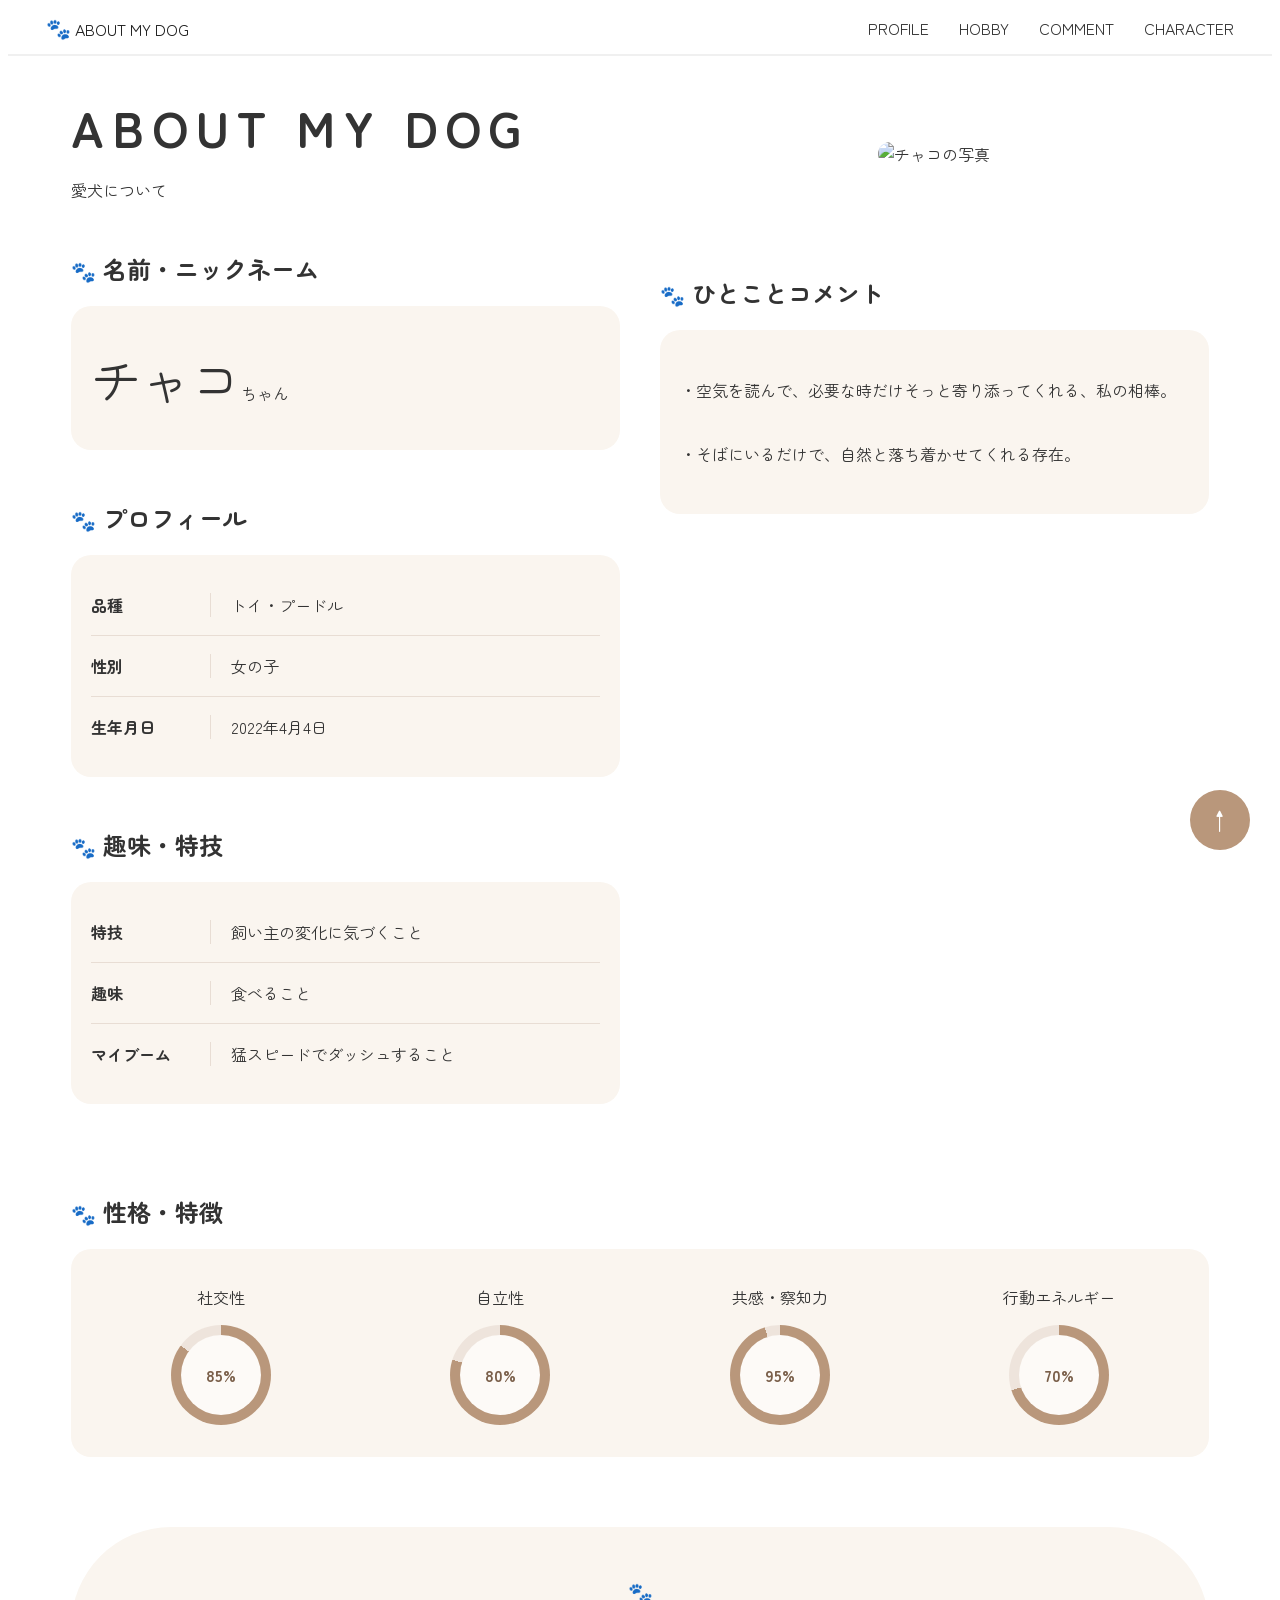
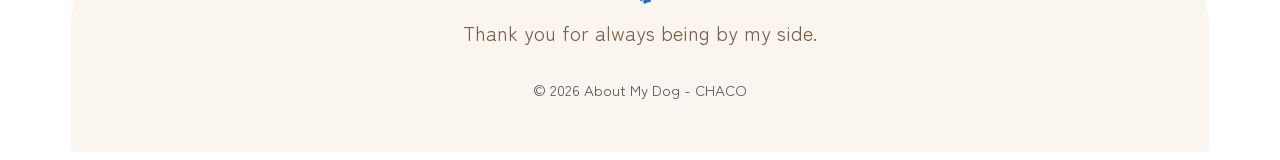
==== index.html @ 49b1fc48 "update site files" ====
<!DOCTYPE html>
<html lang="ja">
<head>
  <meta charset="UTF-8">
  <meta name="viewport" content="width=device-width, initial-scale=1.0">
  <title>ABOUT MY DOG</title>

  <link rel="stylesheet" href="style.css">
  <link rel="preconnect" href="https://fonts.googleapis.com">
  <link rel="preconnect" href="https://fonts.gstatic.com" crossorigin>

  <link href="https://fonts.googleapis.com/css2?family=Zen+Maru+Gothic:wght@400;500;700&display=swap" rel="stylesheet">
</head>

<body id="top">

  <header class="header">
    <p>
        <span class="paw">🐾</span>
        ABOUT MY DOG
    </p>
   <nav>
    <a href="#profile">PROFILE</a>
    <a href="#hobby">HOBBY</a>
    <a href="#comment">COMMENT</a>
    <a href="#character">CHARACTER</a>
   </nav>
  </header> 

<div class="container">
  <div class="hero">

    <div class="hero-text">
     <h1>ABOUT MY DOG</h1>
     <p>愛犬について</p>
    </div>

  </div>

<div class="top-wrapper">
 <div class="left-column">
  <div class="name-section">

    <h2>
        <span class="paw">🐾</span>
        名前・ニックネーム
    </h2>

    <div class="name-card">
      <p><span>チャコ</span>ちゃん</p>
    </div>

  </div>
 
  <div class="profile-section" id="profile">

    <h2>
        <span class="paw">🐾</span>
        プロフィール
    </h2>

    <div class="profile-card">
      <div class="profile-row">
        <span class="label">品種</span>
        <span class="value">トイ・プードル</span>
      </div>
      <div class="profile-row">
        <span class="label">性別</span>
        <span class="value">女の子</span>
      </div>
      <div class="profile-row">
        <span class="label">生年月日</span>
        <span class="value">2022年4月4日</span>
      </div>
    </div>

  </div>

  <div class="hobby-section" id="hobby">

    <h2>
        <span class="paw">🐾</span>
        趣味・特技
    </h2>

    <div class="hobby-card">
      <div class="hobby-row">
        <span class="label">特技</span>
        <span class="value">飼い主の変化に気づくこと</span>
      </div>
      <div class="hobby-row">
        <span class="label">趣味</span>
        <span class="value">食べること</span>
      </div>
      <div class="hobby-row">
        <span class="label">マイブーム</span>
        <span class="value">猛スピードでダッシュすること</span>
      </div>
    </div>

  </div>
 </div>

 <div class="right-column">
  <div class="photo-column">
        <img class="dog-image" src="images/chaco1.jpg" alt="チャコの写真">
  </div>
  <div class="comment-section" id="comment">

    <h2>
        <span class="paw">🐾</span>
        ひとことコメント
    </h2>

    <div class="comment-card">
     <p>・空気を読んで、必要な時だけそっと寄り添ってくれる、私の相棒。</p>
     <p>・そばにいるだけで、自然と落ち着かせてくれる存在。</p>
    </div>

  </div>
 </div>
</div>

  <div class="personality-section" id="character">

    <h2>
        <span class="paw">🐾</span>
        性格・特徴
    </h2>

    <div class="personality-card">

        <div class="personality-item">
             <p>社交性</p>
         <div class="circle" style="--percent: 85%">
            <span>85%</span>
         </div>
        </div>

        <div class="personality-item">
             <p>自立性</p>
         <div class="circle" style="--percent: 80%">
            <span>80%</span>
         </div>
        </div>

        <div class="personality-item">
             <p>共感・察知力</p>
         <div class="circle" style="--percent: 95%">
            <span>95%</span>
         </div>
        </div>

        <div class="personality-item">
             <p>行動エネルギー</p>
         <div class="circle" style="--percent: 70%">
            <span>70%</span>
         </div>
        </div>

    </div>

  </div>
 <div class="footer-area">
  <div class="message-section">
    <span class="paw">🐾</span>
    <p>Thank you for always being by my side.</p>
  </div>

  <a href="#top" class="back-button">↑</a>

  <footer class="footer">
    <p>© 2026 About My Dog - CHACO</p>
  </footer>
 </div>
</div>
</body>
</html>
---- style.css ----
* {
    box-sizing: border-box;
}

body {
  background-color: rgb(255, 255, 255);
  font-family: "Zen Maru Gothic", sans-serif;
  color: #333333;
}

.container {
  width: 90%;
  max-width: 1200px;
  margin: 0 auto;
}

html {
    scroll-behavior: smooth;
}

.name-card,
.profile-card,
.hobby-card, 
.comment-card,
.personality-card {
     background-color: rgb(250, 245, 239);
     padding: 20px;
     border-radius: 20px;
     margin-bottom: 50px;
}

.name-card:hover,
.profile-card:hover,
.hobby-card:hover,
.comment-card:hover,
.personality-card:hover {
    transform: translateY(-3px);
    transition: 0.3s;
}

section {
    margin-bottom: 40px;
}

p {
    line-height: normal;
}

.hero {
    display: flex;
    justify-content: space-between;
    align-items: flex-start;
}


.hero-text h1{
    font-size: 50px;
    letter-spacing: 8px;
    margin-bottom: 16px;
}

.hero-text p {
    margin-bottom: 30px;
}

.top-wrapper {
    display: flex;
    gap: 40px;
    align-items: flex-start;
}

.left-column,
.right-column {
    flex: 1;
}

.right-column {
    margin-top: -90px;
    display: flex;
    flex-direction: column;
    gap: 90px;
}

.photo-column {
    text-align: center;
}


.dog-image {
    width: 100%;
    max-width: 430px;
    border-radius: 40px;
}

.dog-image:hover {
    transform: translateY(-3px);
    transition: 0.3s;
}

.comment-section {
  margin-top: 0;
}

.personality-section{
    margin-top: 40px;
}

.personality-card {
    display: flex;
    gap: 20px;
}

.personality-item {
    flex: 1;
    text-align: center;
}


.footer {
    text-align: center;
    margin: 10px;
}

.header p,
.footer p {
    margin: 0;
    color: rgb(30, 30, 30);
}

.header {
    position: sticky;
    top: 0;
    background-color: rgb(255, 255, 255);
    display: flex;
    text-align: center;
    justify-content: space-between;
    align-items: center;
    padding: 5px 3%;
}

nav {
    display: flex;
    gap: 30px;
}

nav a {
    text-decoration: none;
    color: #333333;
}

nav a:hover {
    opacity: 0.7;
}

.message-section {
    text-align: center;
}

.circle {
    width: 100px;
    height: 100px;
    border-radius: 50%;
    background: conic-gradient(
        #b9977b var(--percent),
        #eee4dc 0
    );
    display: flex;
    align-items: center;
    justify-content: center;
    margin: 0 auto 12px;
}

.circle span {
    width: 80px;
    height: 80px;
    border-radius: 50%;
    background-color: #fdfaf7;
    display: flex;
    align-items: center;
    justify-content: center;
    color: #7a5f4a;
    font-weight: bold;
}

.back-button {
    display: flex;
    align-items: center;
    justify-content: center;

    width: 60px;
    height: 60px;

    border-radius: 50%;

    background-color: #b9977b;
    color: white;

    text-decoration: none;
    font-size: 24px;

    margin: 40px auto;

    position: fixed;
    right: 30px;
    bottom: 10px;
}

.back-button:hover {
    opacity: 0.8;
}

.paw {
    color: #b9977b;
    font-size: 20px;
}

.header {
    border-bottom: 2px solid rgb(240, 240, 240);
    padding-bottom: 12px;
}

.profile-row {
    display: flex;
    border-bottom: 1px solid #e8ddd4;
    padding: 18px 0;
}

.profile-row:last-child {
    border-bottom: none;
}

.hobby-row {
    display: flex;
    border-bottom: 1px solid #e8ddd4;
    padding: 18px 0;
}

.hobby-row:last-child {
    border-bottom: none;
}

.label {
    width: 120px;
    border-right: 1px solid #e8ddd4;
    padding-right: 20px;
    font-weight: bold;
}

.value {
    padding-left: 20px;
}

.comment-card p {
    padding: 12px 0;
}

.footer-area {
    background-color: rgb(250, 245, 239);
    border-radius: 100px 100px 0 0;
    margin-top: 70px;
    padding: 0px 20px 20px;
    text-align: center;
    padding-top: 50px;
}

.message-section {
    background-color: transparent;
    margin: 0;
    padding: 0 20px 30px;
}

.message-section p {
    color: #7a5f4a;
    font-size: 20px;
    margin: 12px 0 0;
}

.footer {
    background-color: rgb(250, 245, 239);
    margin-top: -20px;
    padding: 30px 20px 30px;
}

.footer p {
    line-height: 5px;
    margin: 0;
    font-size: 15px;
    color: #555;
}

.name-card span {
    font-size: 50px
}

@media (max-width: 1270px) {
    .top-wrapper {
      flex-direction: column;
      width: 100%;
    }

    .left-column,
    .right-column {
        width: 100%;
        flex: none;
    }

    .right-column {
        margin-top: 0;
    }

    .dog-image {
        max-width: 360px;
    }

    .personality-card {
        flex-wrap: wrap;
    }

    .personality-item {
        flex: 1 1 40%;
    }

    .comment-card {
        padding: 16px;
    }

    .comment-card p {
        font-size: 15px;
    }
    
}

@media (max-width: 600px) {
    .header {
        flex-direction: column;
        gap: 12px;
    }

    nav {
        flex-wrap: wrap;
        justify-content: center;
        gap: 12px;
    }

    .hero-text h1 {
        font-size: 34px;
        letter-spacing: 4px;
    }

    .top-wrapper {
        gap: 20px;
    }

    .name-card span {
        font-size: 36px;
    }

    .profile-row,
    .hobby-row {
        flex-direction: column;
        gap: 8px;
    }

    .label {
        width: auto;
        border-right: none;
        padding-right: 0;
    }

    .value {
        padding-left: 0px;
    }

    .personality-card {
        flex-direction: column;
    }

    .back-button {
        width: 48px;
        height: 48px;
        right: 16px;
        bottom: 16px;
    }
    
    .comment-card {
        padding: 14px;
    }

    .comment-card p {
        font-size: 15px;
        line-height: 1.8;
    }
}
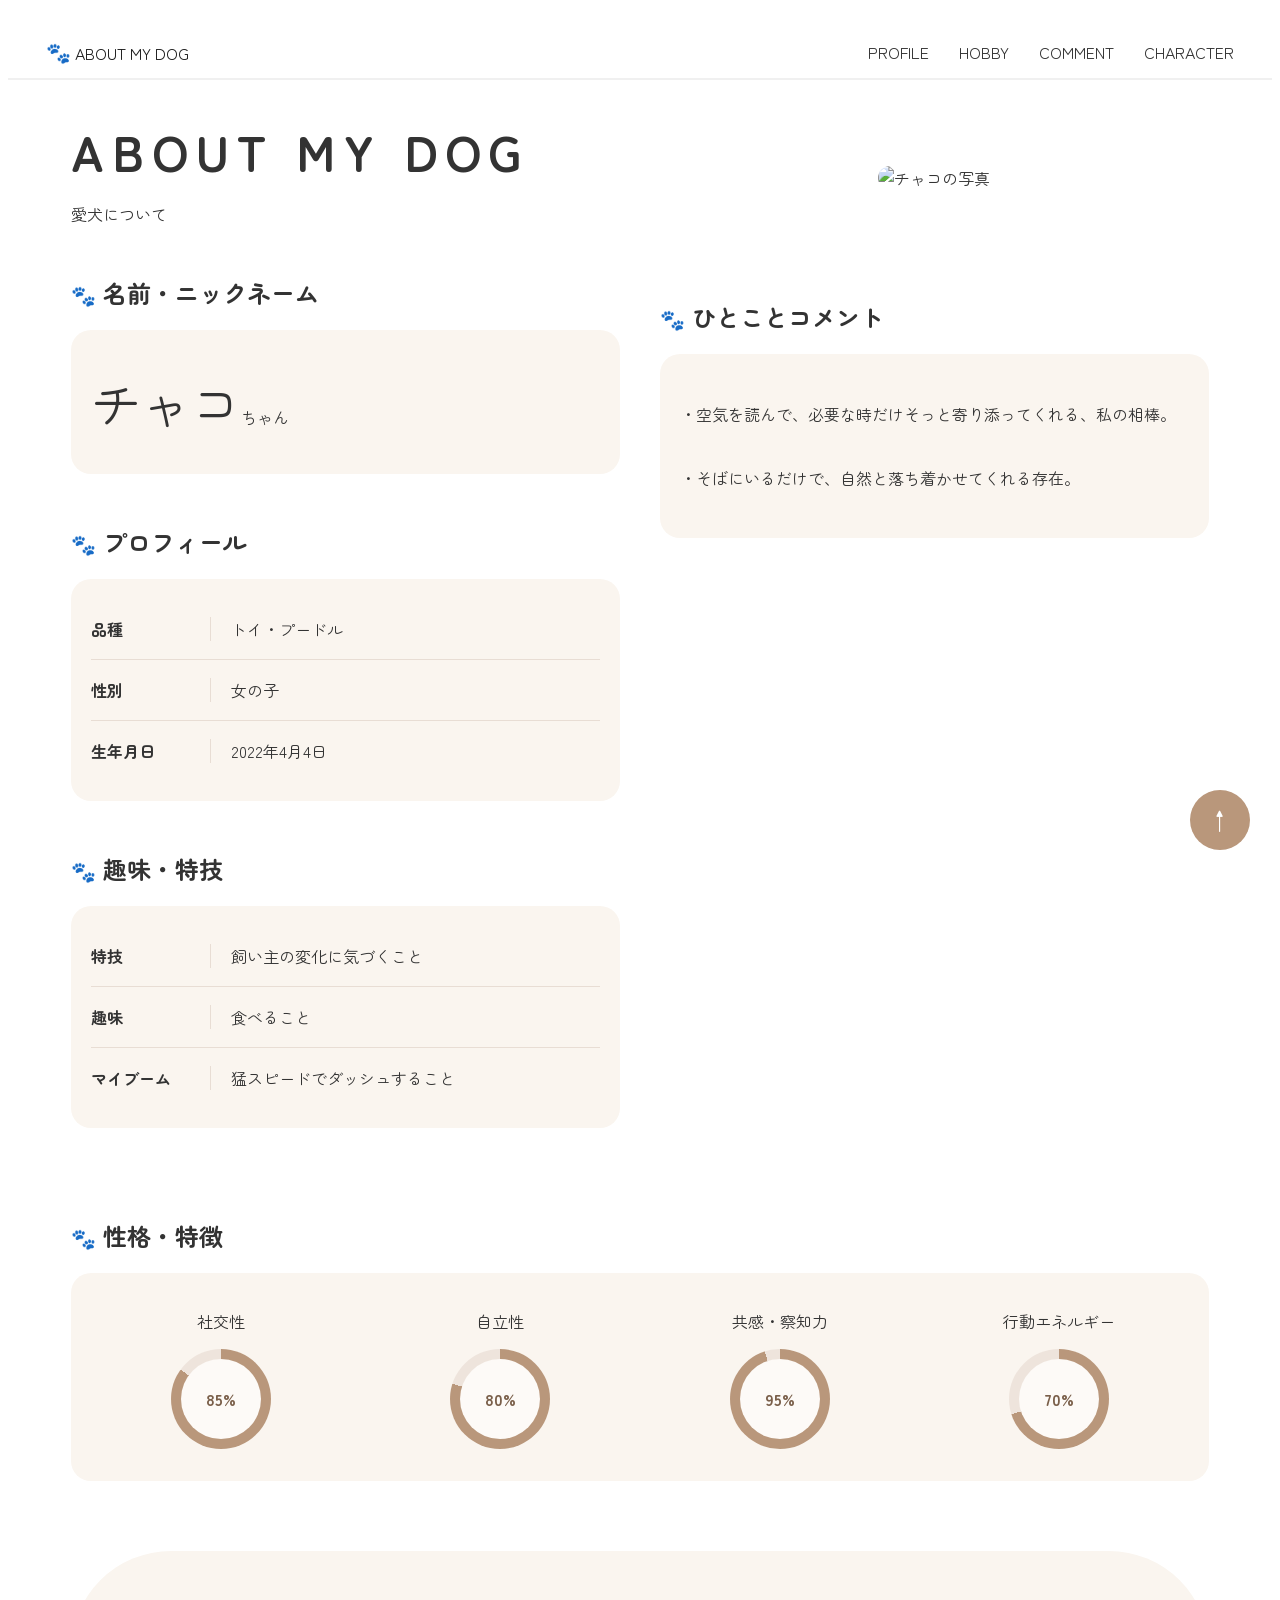
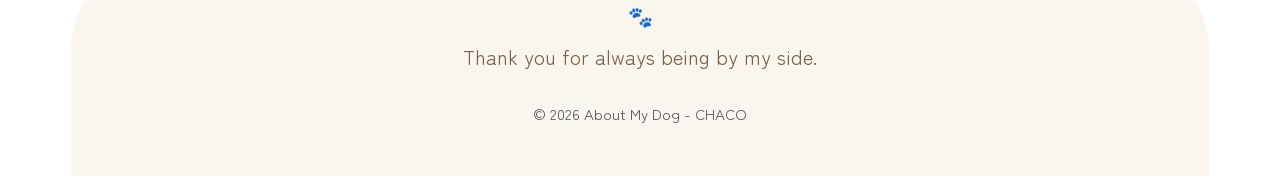
==== commit a72961a4: "add icon" ====
--- a/index.html
+++ b/index.html
@@ -5,7 +5,10 @@
   <meta name="viewport" content="width=device-width, initial-scale=1.0">
   <title>ABOUT MY DOG</title>
 
+　<link rel="icon" href="./favicon.png" type="image/png">
+
   <link rel="stylesheet" href="style.css">
+
   <link rel="preconnect" href="https://fonts.googleapis.com">
   <link rel="preconnect" href="https://fonts.gstatic.com" crossorigin>
 
@@ -103,7 +106,7 @@
 
  <div class="right-column">
   <div class="photo-column">
-        <img class="dog-image" src="images/chaco1.jpg" alt="チャコの写真">
+        <img class="dog-image" src="images/chaco-profile.png" alt="チャコの写真">
   </div>
   <div class="comment-section" id="comment">
 
--- a/style.css
+++ b/style.css
@@ -16,6 +16,7 @@
 
 html {
     scroll-behavior: smooth;
+    scroll-padding-top: 80px;
 }
 
 .name-card,
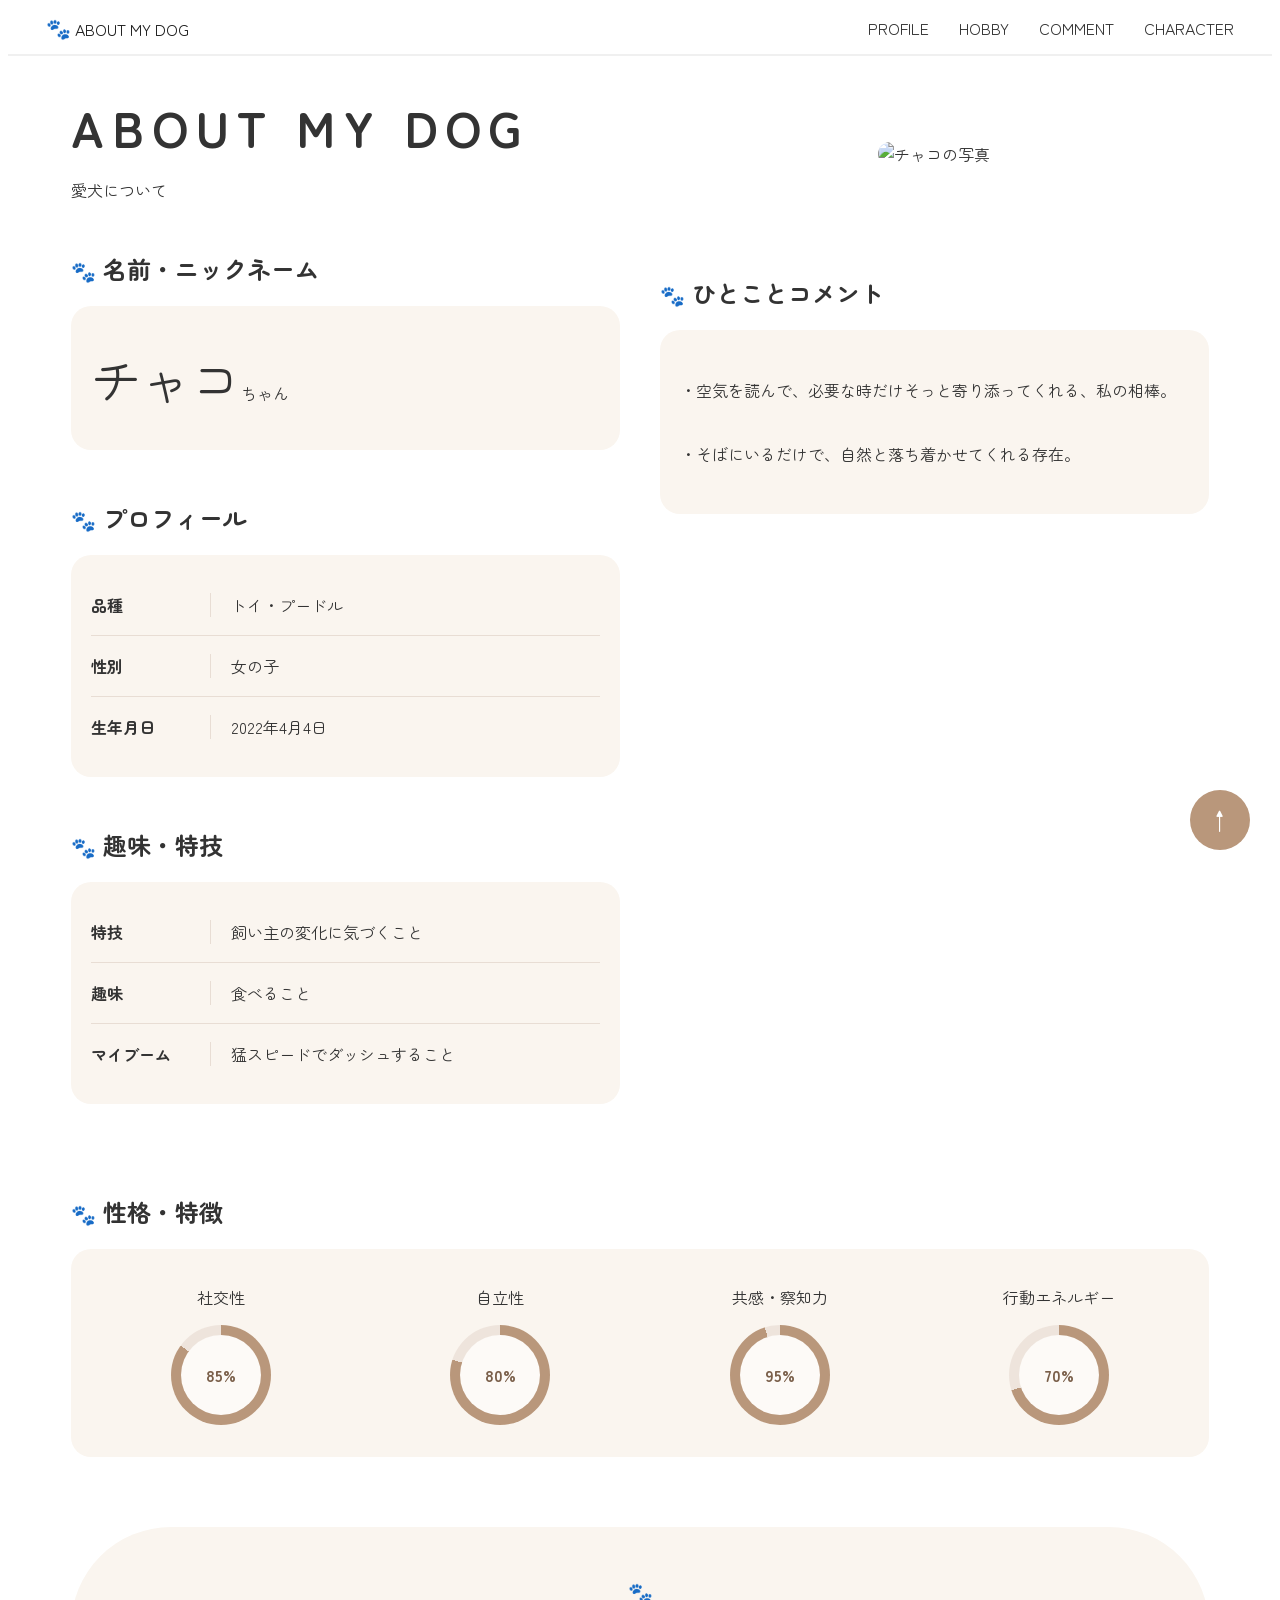
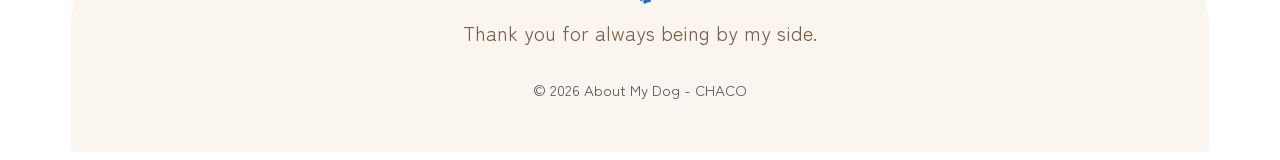
==== commit 9620f5b8: "icon change" ====
--- a/index.html
+++ b/index.html
@@ -5,7 +5,7 @@
   <meta name="viewport" content="width=device-width, initial-scale=1.0">
   <title>ABOUT MY DOG</title>
 
-　<link rel="icon" href="./favicon.png" type="image/png">
+  <link rel="icon" type="image/png" href="./favicon.png?v=2">
 
   <link rel="stylesheet" href="style.css">
 
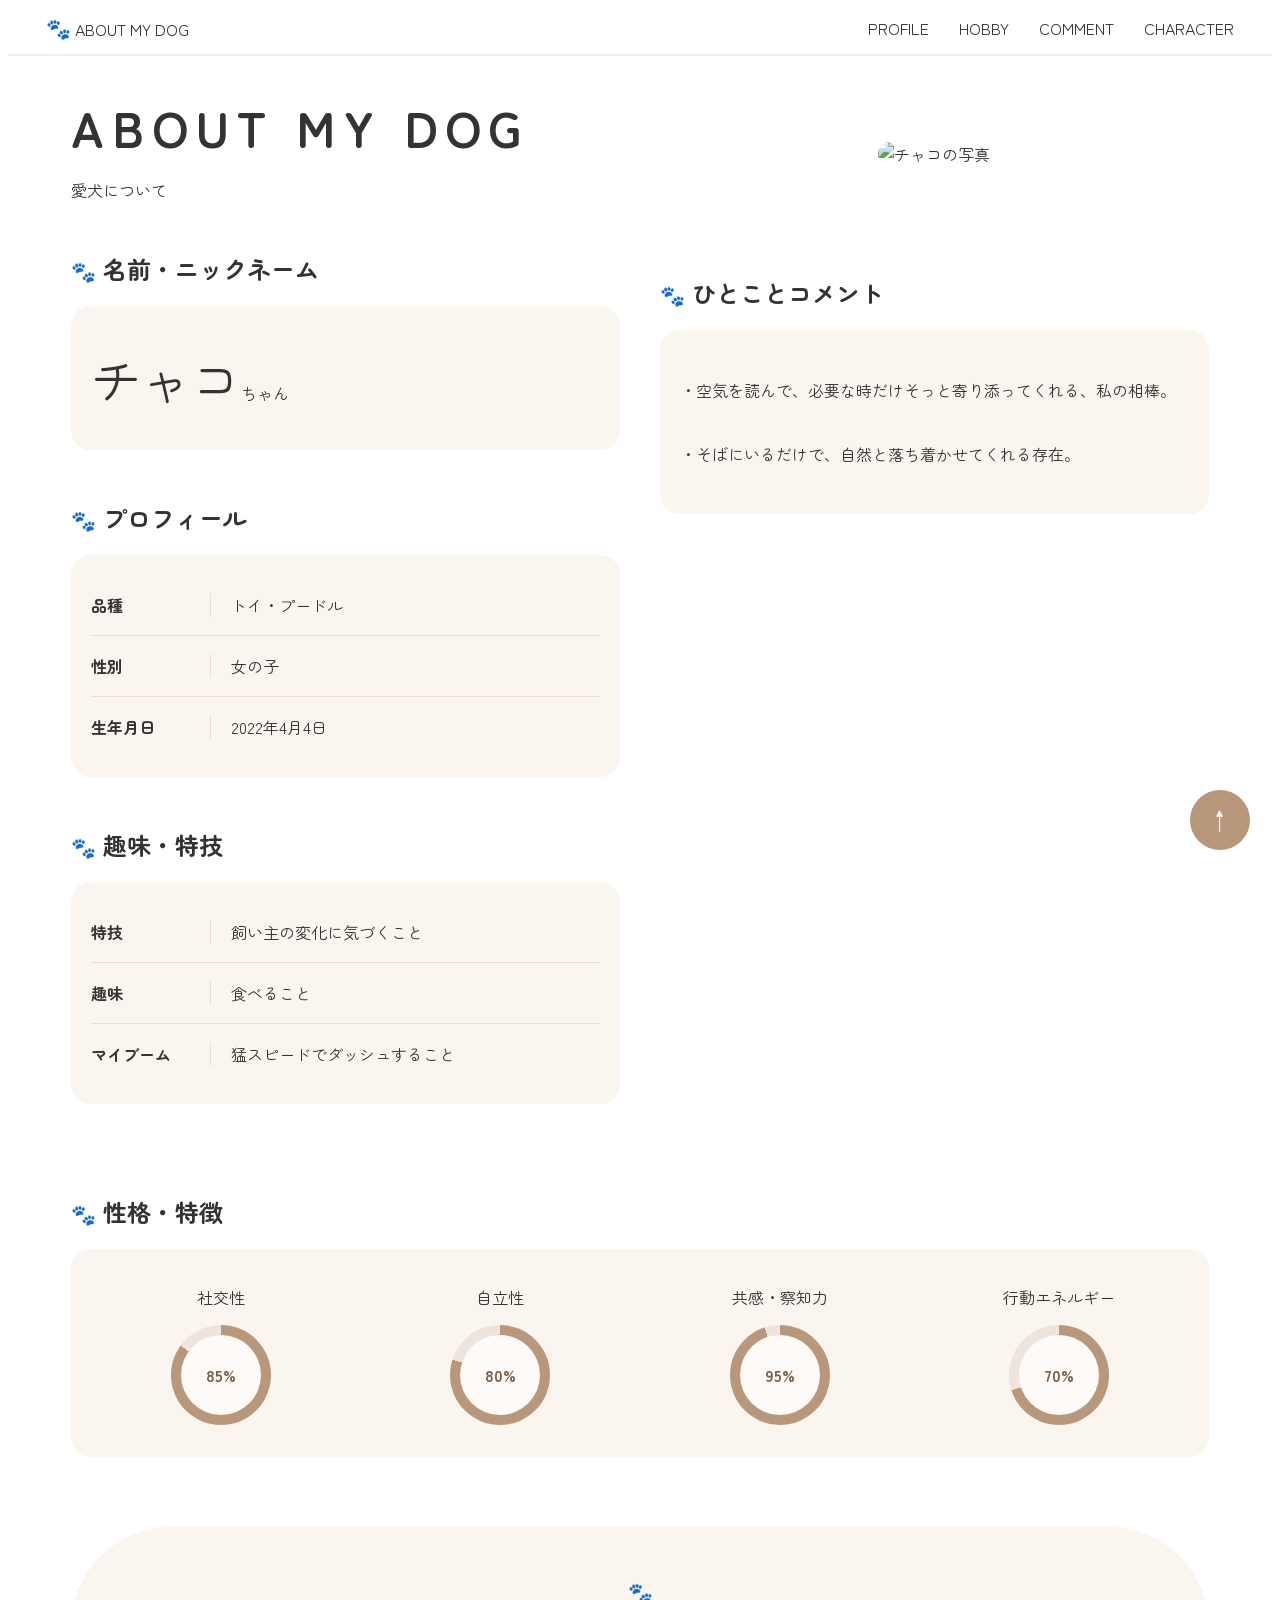
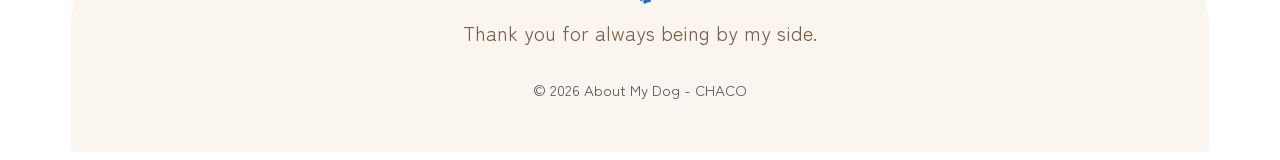
==== commit 2dc4a86f: "create header title button" ====
--- a/index.html
+++ b/index.html
@@ -20,7 +20,7 @@
   <header class="header">
     <p>
         <span class="paw">🐾</span>
-        ABOUT MY DOG
+        <a href="#top">ABOUT MY DOG</a>
     </p>
    <nav>
     <a href="#profile">PROFILE</a>
--- a/style.css
+++ b/style.css
@@ -139,6 +139,15 @@
     padding: 5px 3%;
 }
 
+header a {
+    text-decoration: none;
+    color: #333333;
+}
+
+header a:hover {
+    opacity: 0.7;
+}
+
 nav {
     display: flex;
     gap: 30px;
@@ -340,7 +349,11 @@
     nav {
         flex-wrap: wrap;
         justify-content: center;
-        gap: 12px;
+        gap: 8px;
+    }
+
+    nav a {
+        font-size: 13px;
     }
 
     .hero-text h1 {
@@ -391,4 +404,8 @@
         font-size: 15px;
         line-height: 1.8;
     }
+
+    .footer p {
+        line-height: 1.6;
+    }
 }
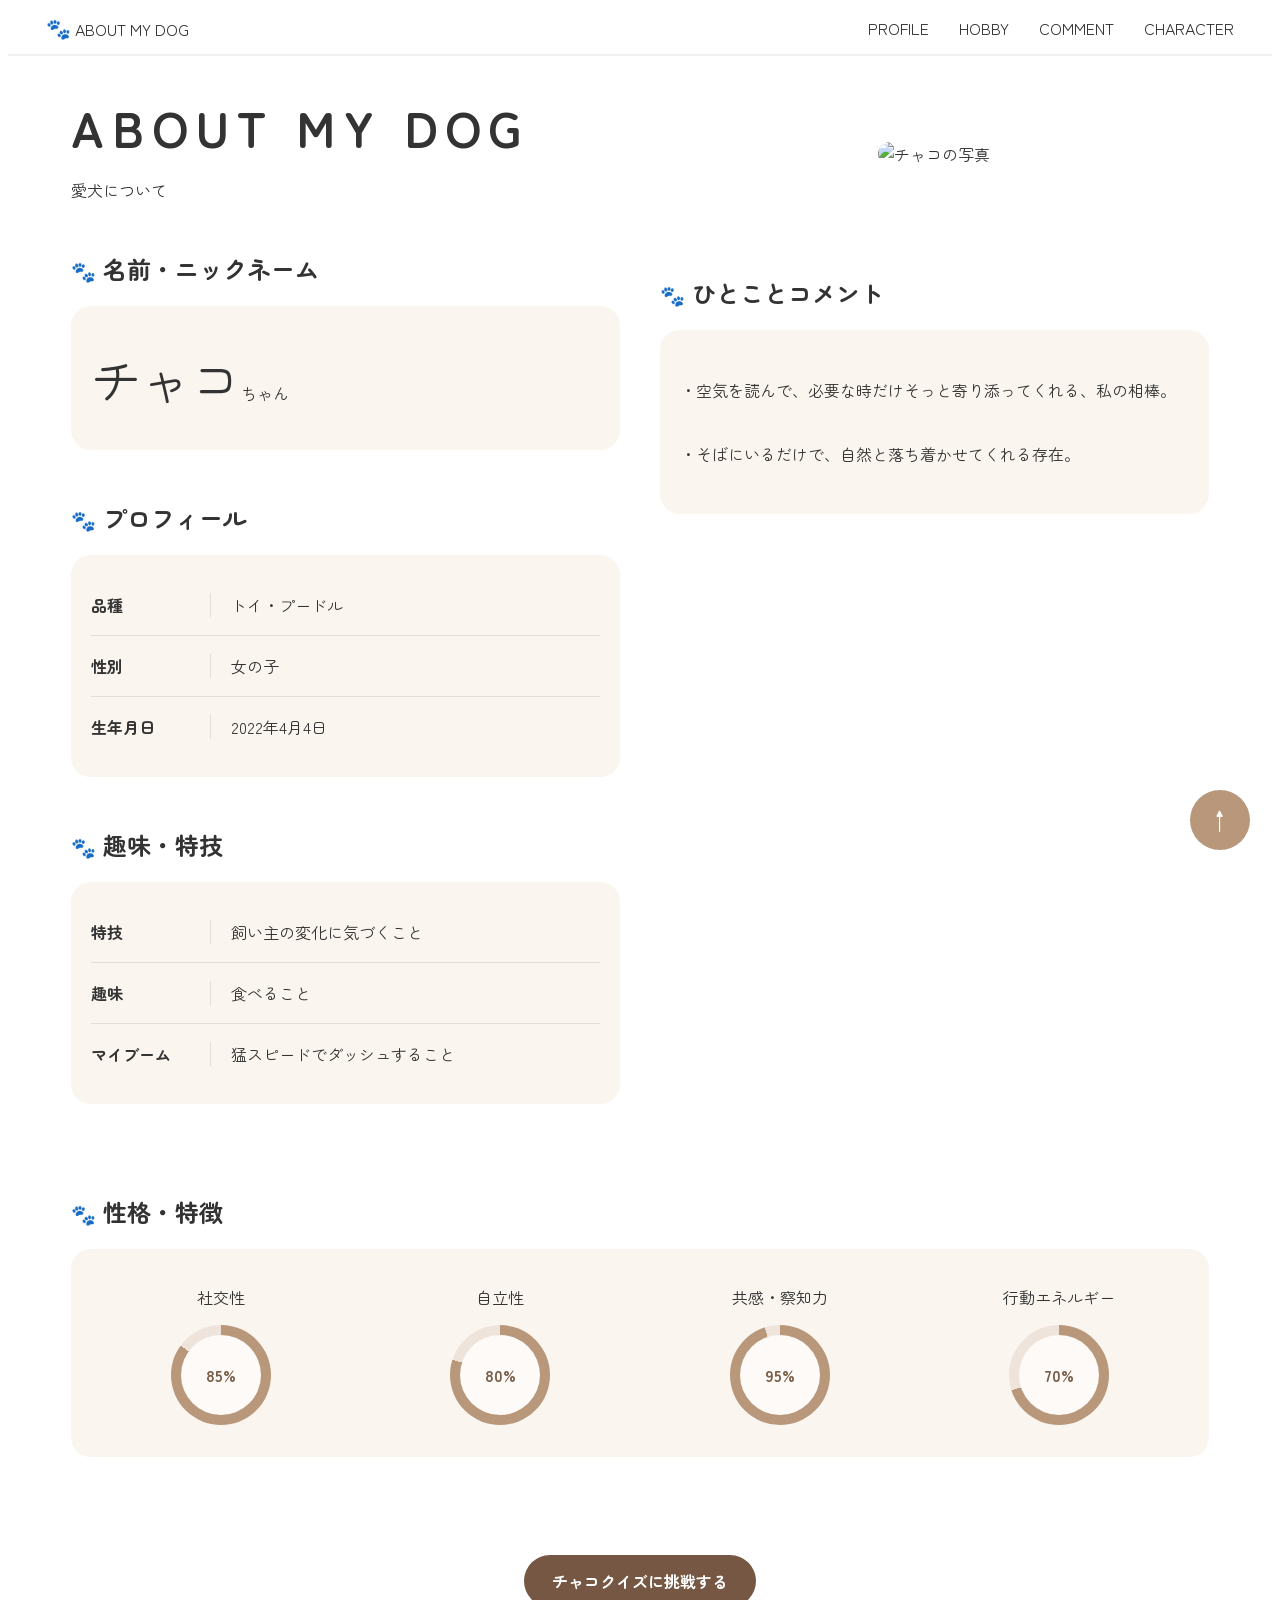
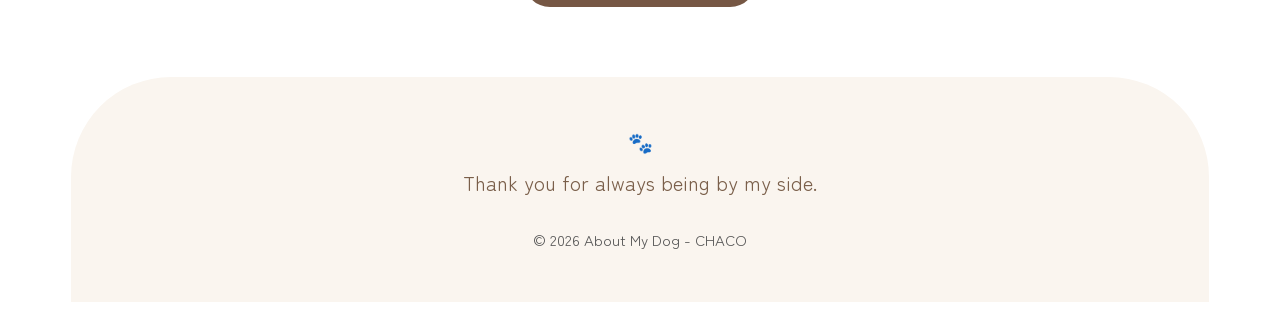
==== commit ab2b6f53: "add chaco quiz" ====
--- a/index.html
+++ b/index.html
@@ -162,8 +162,14 @@
         </div>
 
     </div>
+  </div>
 
-  </div>
+<div class="quiz-link-area">
+  <a href="./quiz/index.html" class="quiz-link">
+    チャコクイズに挑戦する
+  </a>
+</div>
+
  <div class="footer-area">
   <div class="message-section">
     <span class="paw">🐾</span>
--- a/style.css
+++ b/style.css
@@ -131,6 +131,7 @@
 .header {
     position: sticky;
     top: 0;
+    z-index: 1000;
     background-color: rgb(255, 255, 255);
     display: flex;
     text-align: center;
@@ -302,6 +303,45 @@
     font-size: 50px
 }
 
+.quiz-link-area {
+  display: flex;
+  justify-content: center;
+  width: 100%;
+  margin-top: 48px;
+}
+
+.quiz-link {
+  display: inline-flex;
+  justify-content: center;
+  align-items: center;
+
+  width: fit-content;
+  margin: 48px auto 0;
+  padding: 14px 28px;
+
+  border-radius: 999px;
+
+  background-color: #765744;
+  color: #ffffff;
+
+  font-weight: 700;
+  text-decoration: none;
+
+  transition:
+    background-color 0.2s,
+    transform 0.2s;
+}
+
+.quiz-link:hover {
+  background-color: #5f4333;
+  transform: translateY(-2px);
+}
+
+.quiz-link:focus-visible {
+  outline: 3px solid #c9a78e;
+  outline-offset: 4px;
+}
+
 @media (max-width: 1270px) {
     .top-wrapper {
       flex-direction: column;
